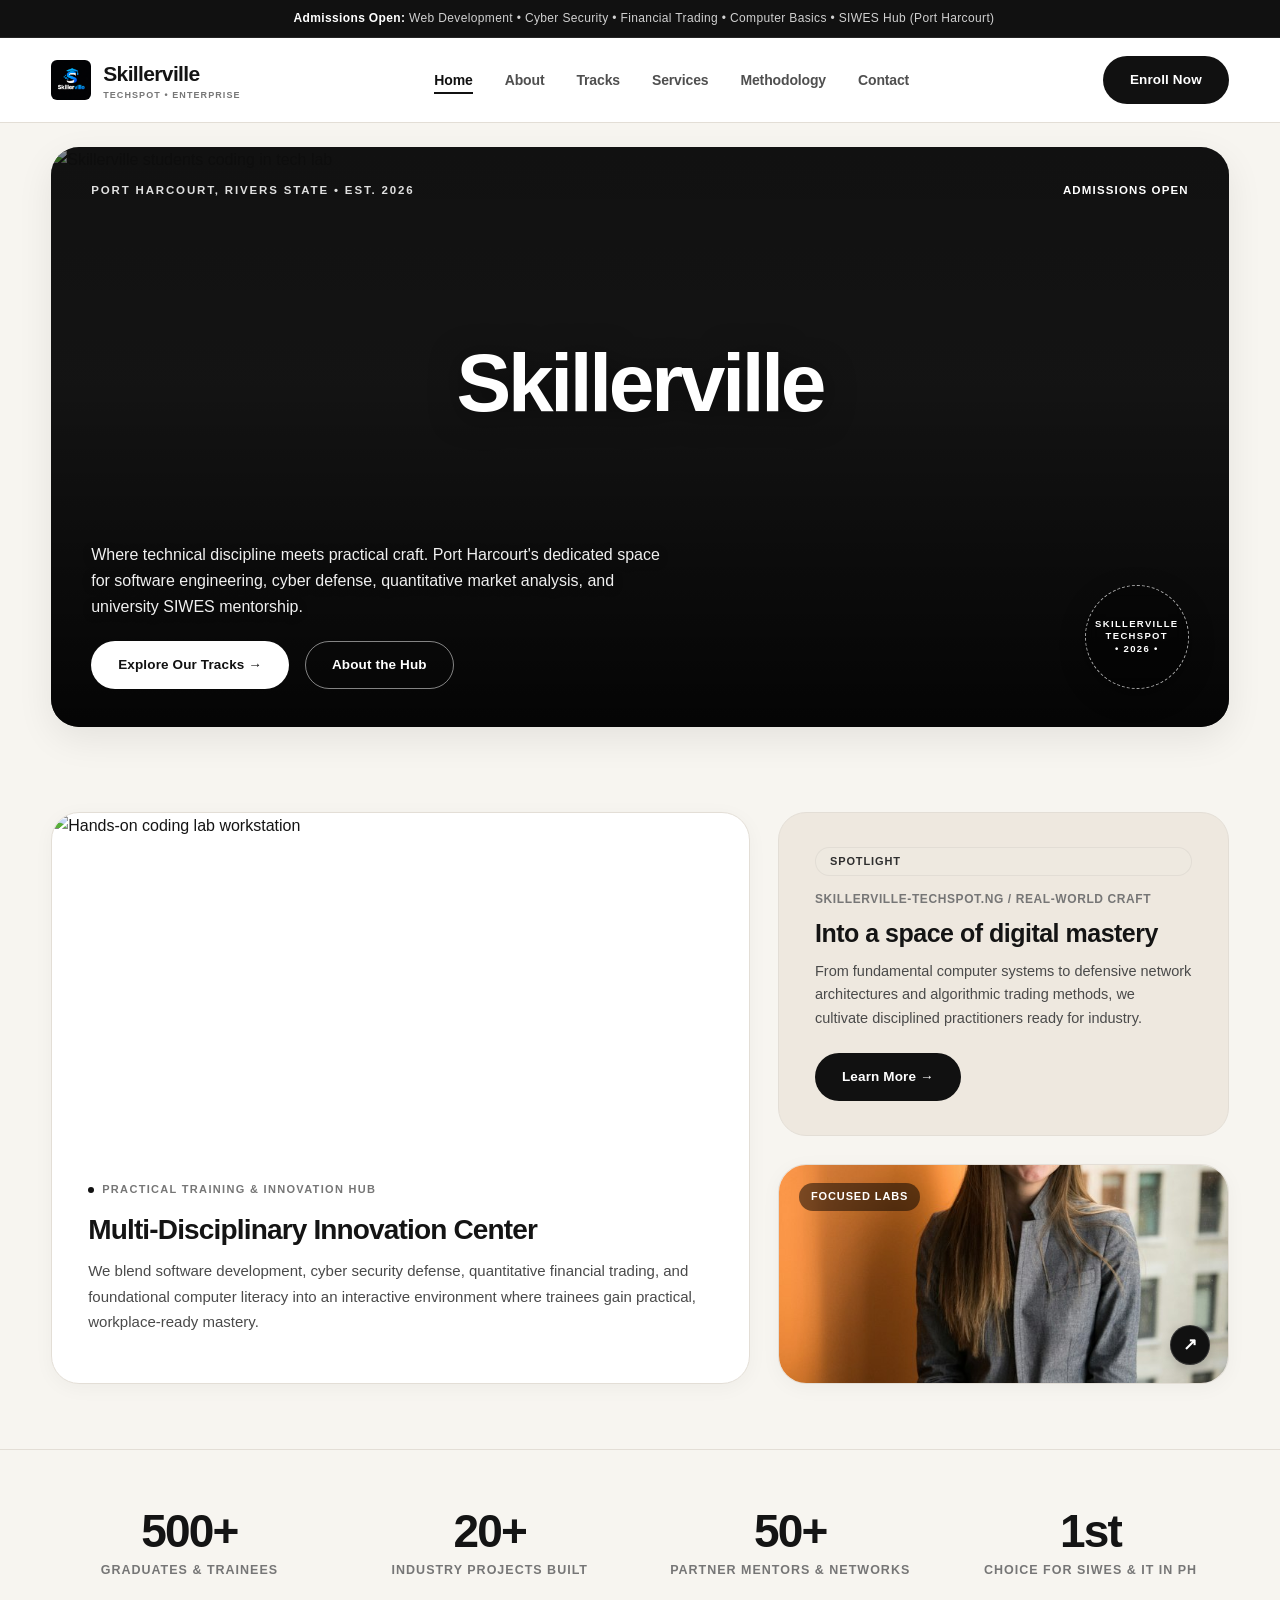
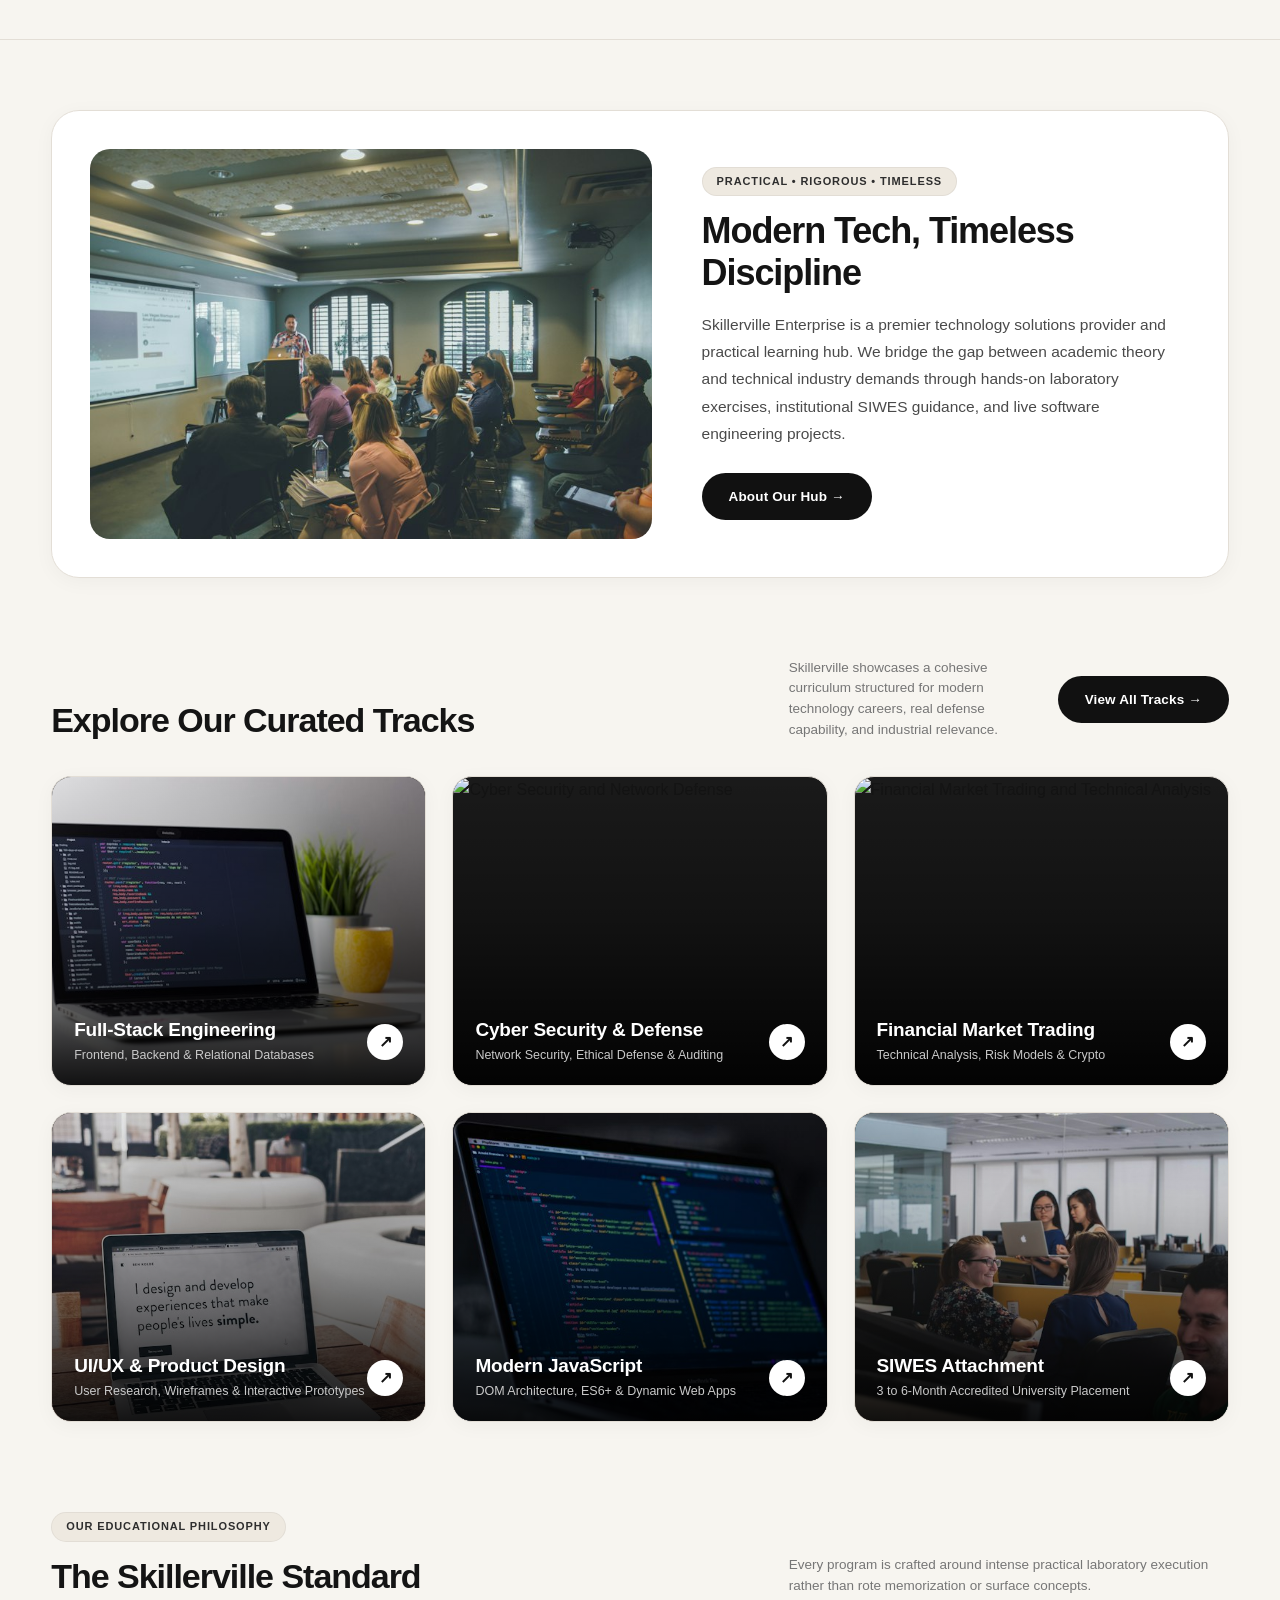
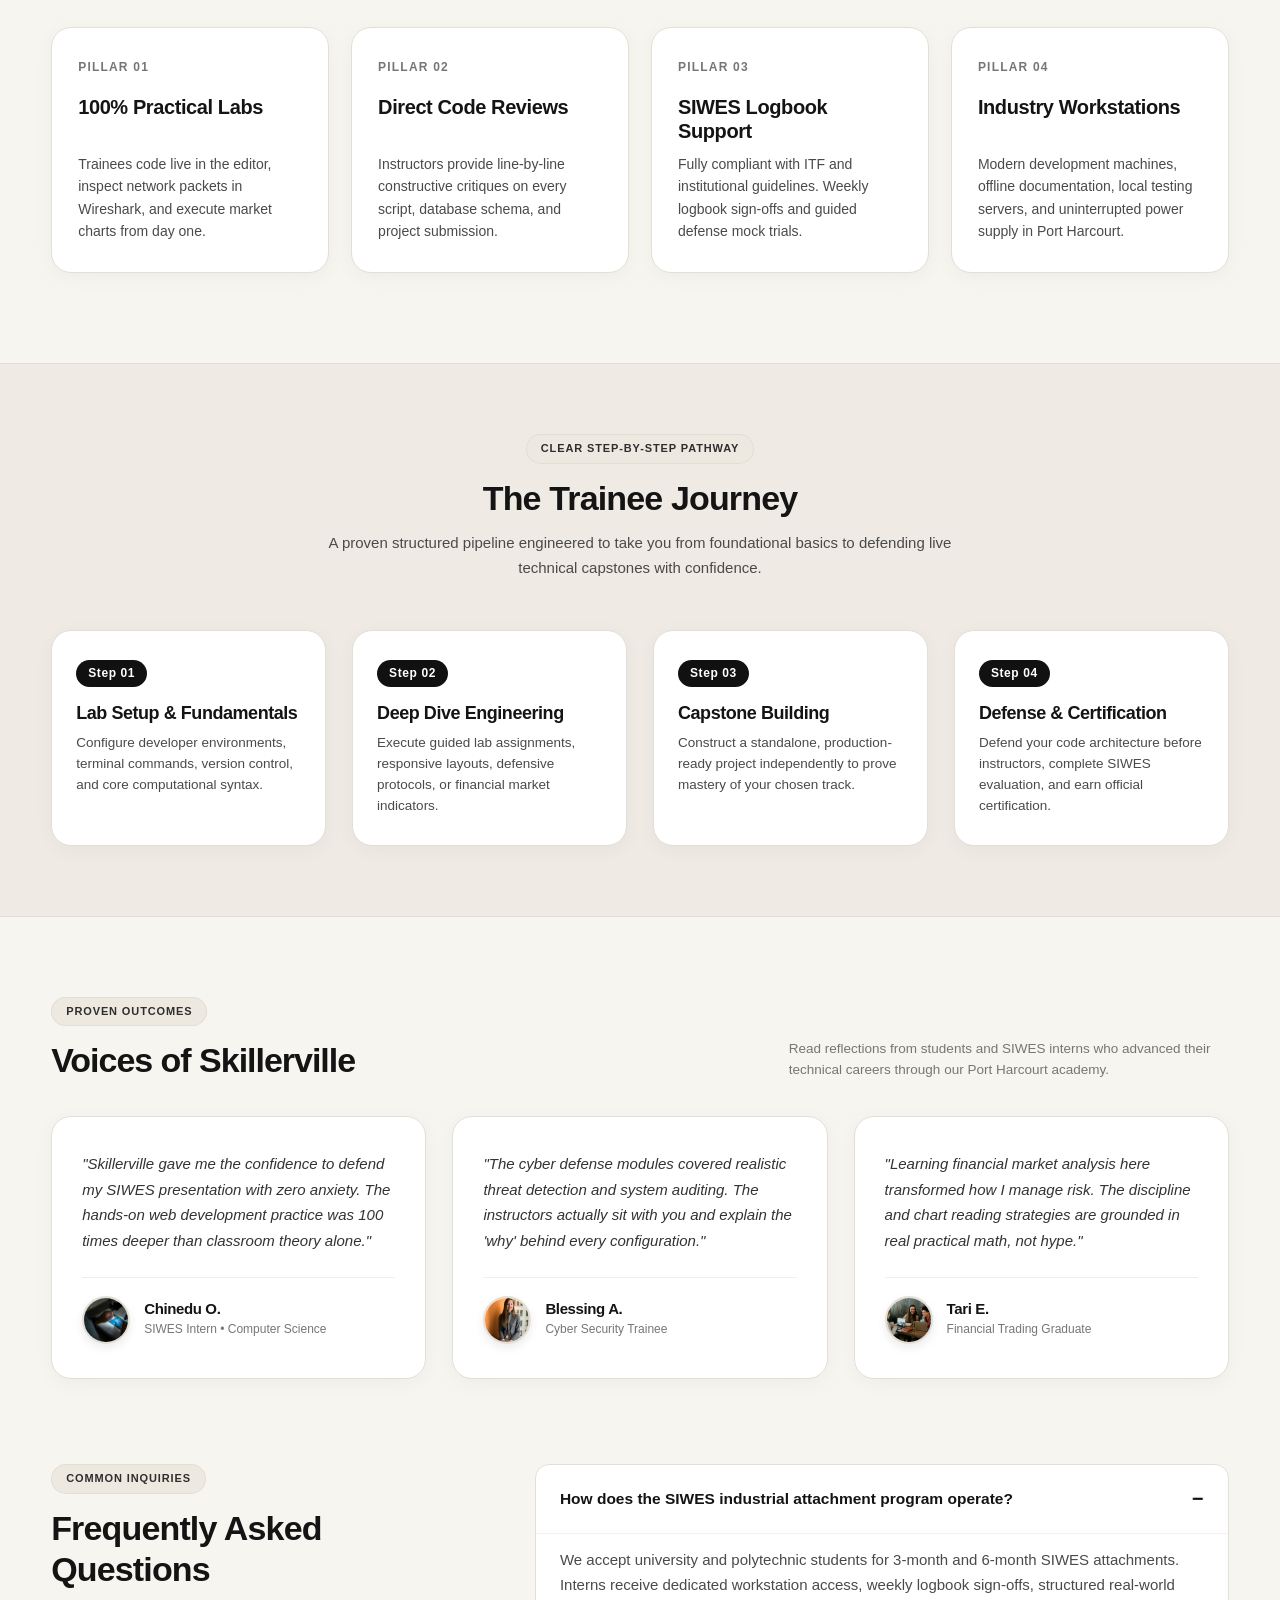
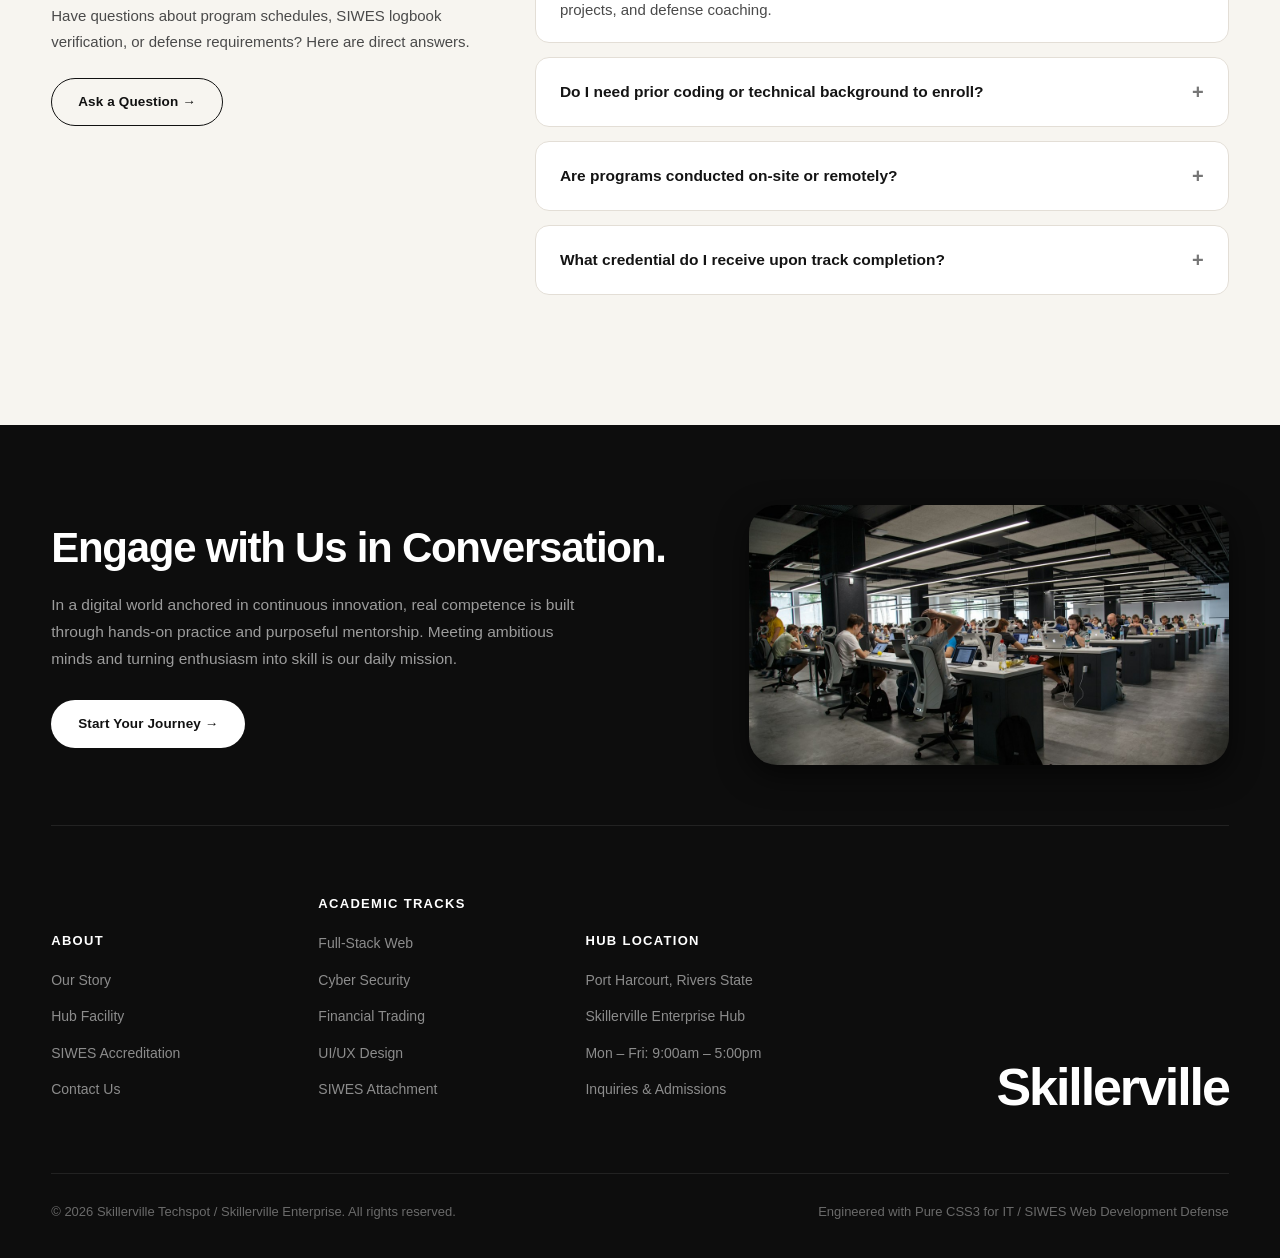
==== index.html @ 23e2ddfa "Add root entry point for Vercel deployment" ====
<!doctype html>
<html lang="en">
<head>
  <meta charset="utf-8">
  <meta name="viewport" content="width=device-width, initial-scale=1">
  <meta http-equiv="refresh" content="0; url=skillerville-techspot/index.html">
  <title>Skillerville Techspot</title>
  <link rel="canonical" href="skillerville-techspot/index.html">
</head>
<body>
  <p>Opening Skillerville Techspot…</p>
  <p>If you are not redirected, <a href="skillerville-techspot/index.html">open the website here</a>.</p>
  <script>window.location.replace("skillerville-techspot/index.html");</script>
</body>
</html>
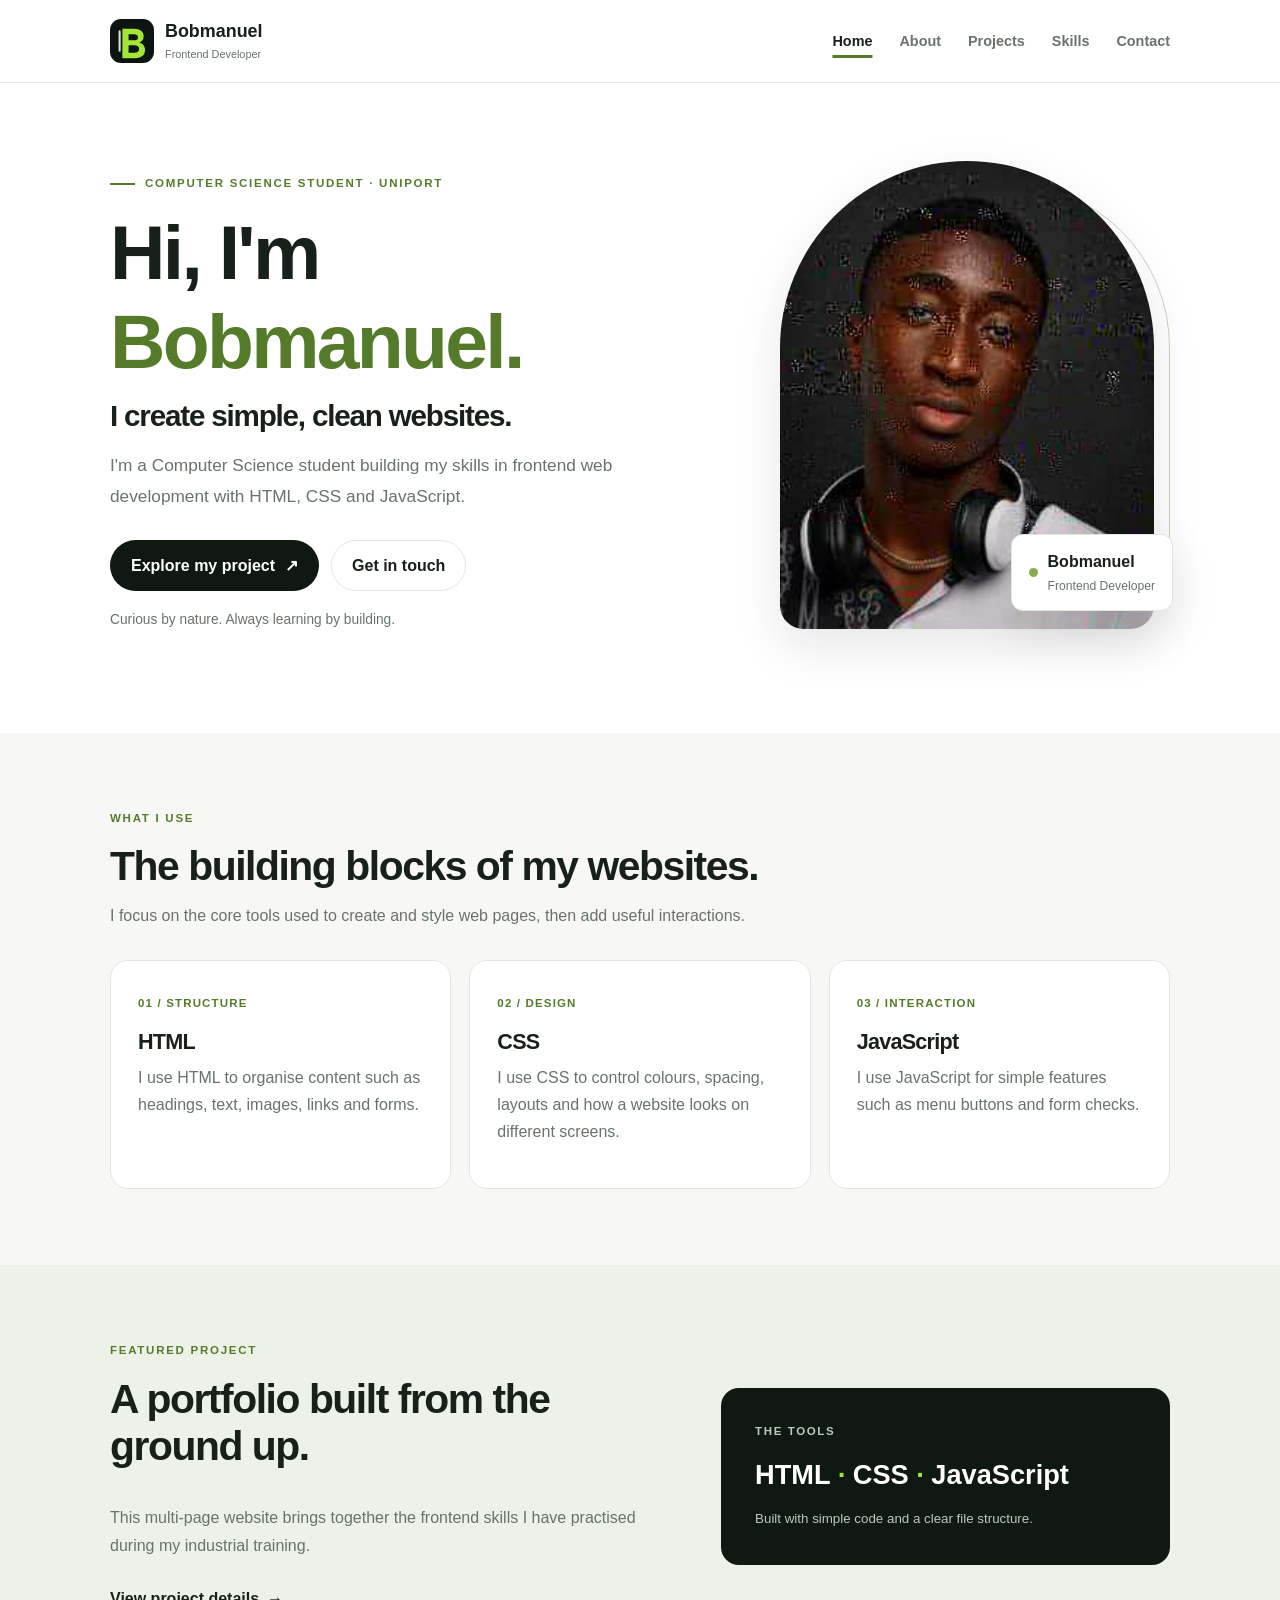
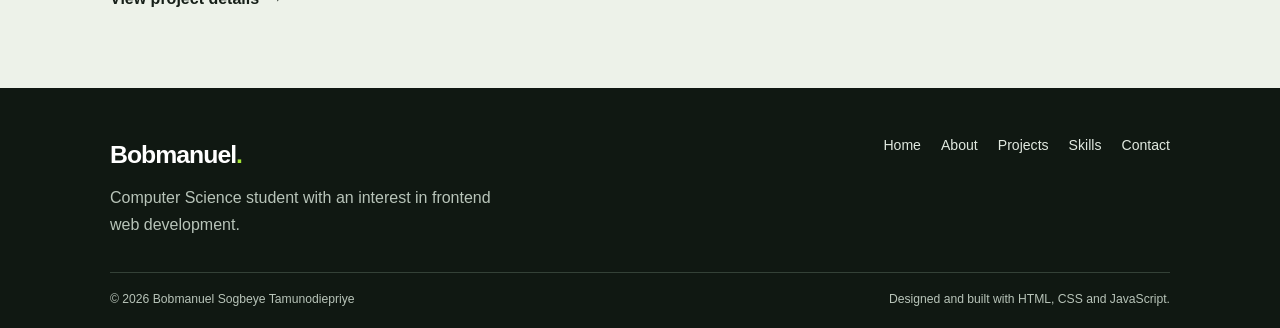
==== commit c009ad8b: "Clean legacy academy assets and update portfolio redirect" ====
--- a/index.html
+++ b/index.html
@@ -4,12 +4,12 @@
   <meta charset="utf-8">
   <meta name="viewport" content="width=device-width, initial-scale=1">
   <meta http-equiv="refresh" content="0; url=skillerville-techspot/index.html">
-  <title>Skillerville Techspot</title>
+  <title>Bobmanuel | Portfolio</title>
   <link rel="canonical" href="skillerville-techspot/index.html">
 </head>
 <body>
-  <p>Opening Skillerville Techspot…</p>
-  <p>If you are not redirected, <a href="skillerville-techspot/index.html">open the website here</a>.</p>
+  <p>Opening Bobmanuel's portfolio…</p>
+  <p>If you are not redirected, <a href="skillerville-techspot/index.html">open the portfolio here</a>.</p>
   <script>window.location.replace("skillerville-techspot/index.html");</script>
 </body>
 </html>
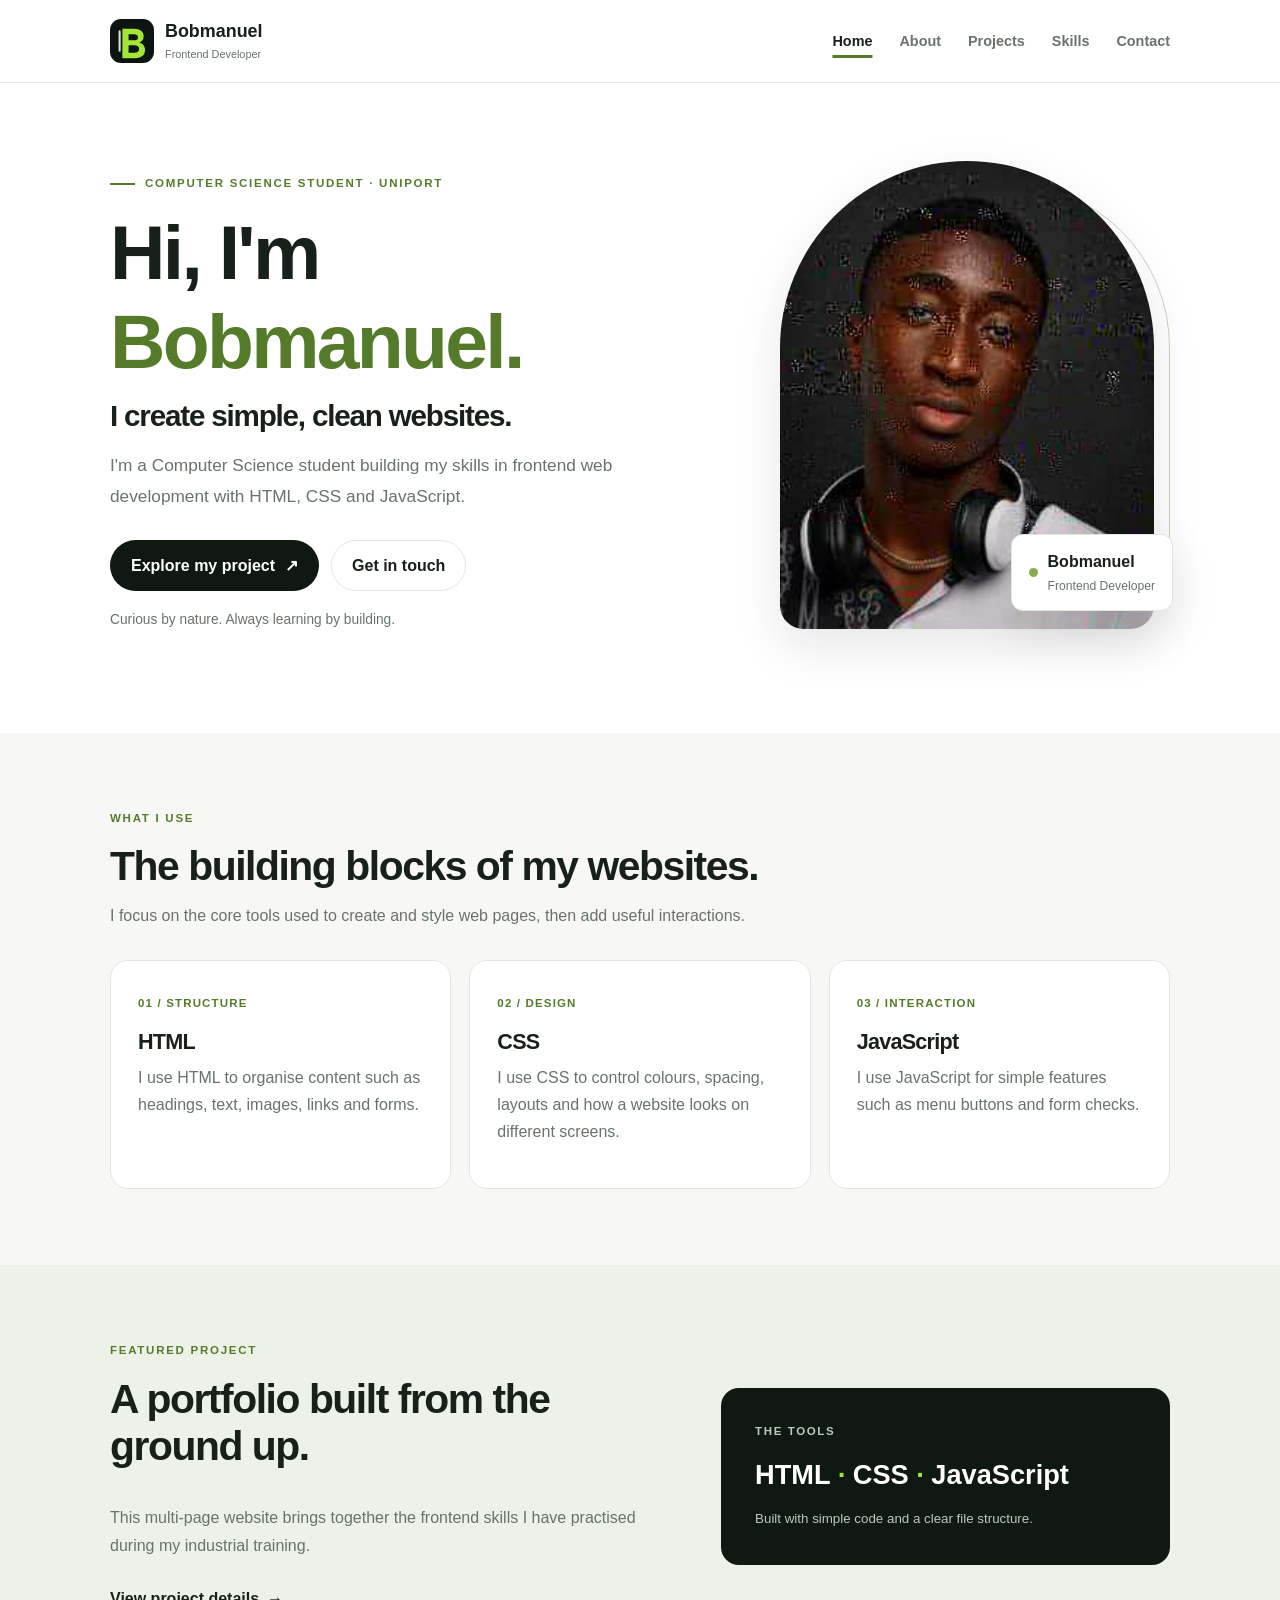
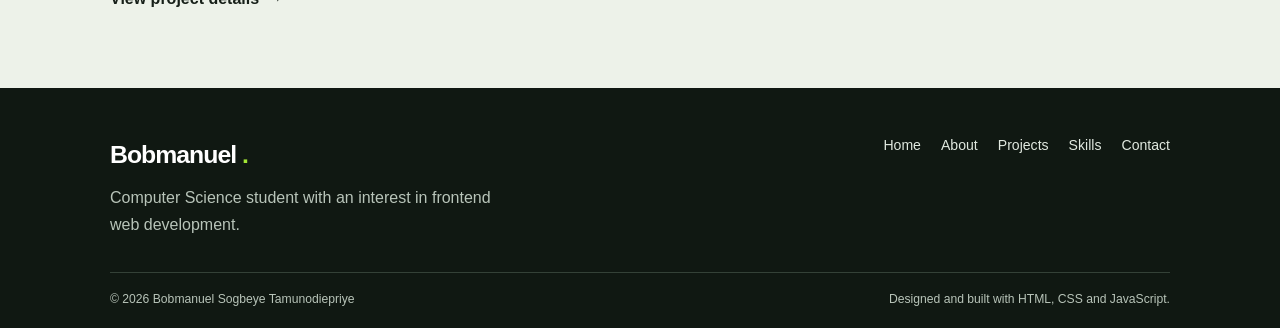
==== commit c8cf33e0: "Format portfolio HTML for easier reading" ====
--- a/index.html
+++ b/index.html
@@ -4,12 +4,12 @@
   <meta charset="utf-8">
   <meta name="viewport" content="width=device-width, initial-scale=1">
   <meta http-equiv="refresh" content="0; url=skillerville-techspot/index.html">
-  <title>Bobmanuel | Portfolio</title>
+  <title>Skillerville Techspot</title>
   <link rel="canonical" href="skillerville-techspot/index.html">
 </head>
 <body>
-  <p>Opening Bobmanuel's portfolio…</p>
-  <p>If you are not redirected, <a href="skillerville-techspot/index.html">open the portfolio here</a>.</p>
+  <p>Opening Skillerville Techspot…</p>
+  <p>If you are not redirected, <a href="skillerville-techspot/index.html">open the website here</a>.</p>
   <script>window.location.replace("skillerville-techspot/index.html");</script>
 </body>
 </html>
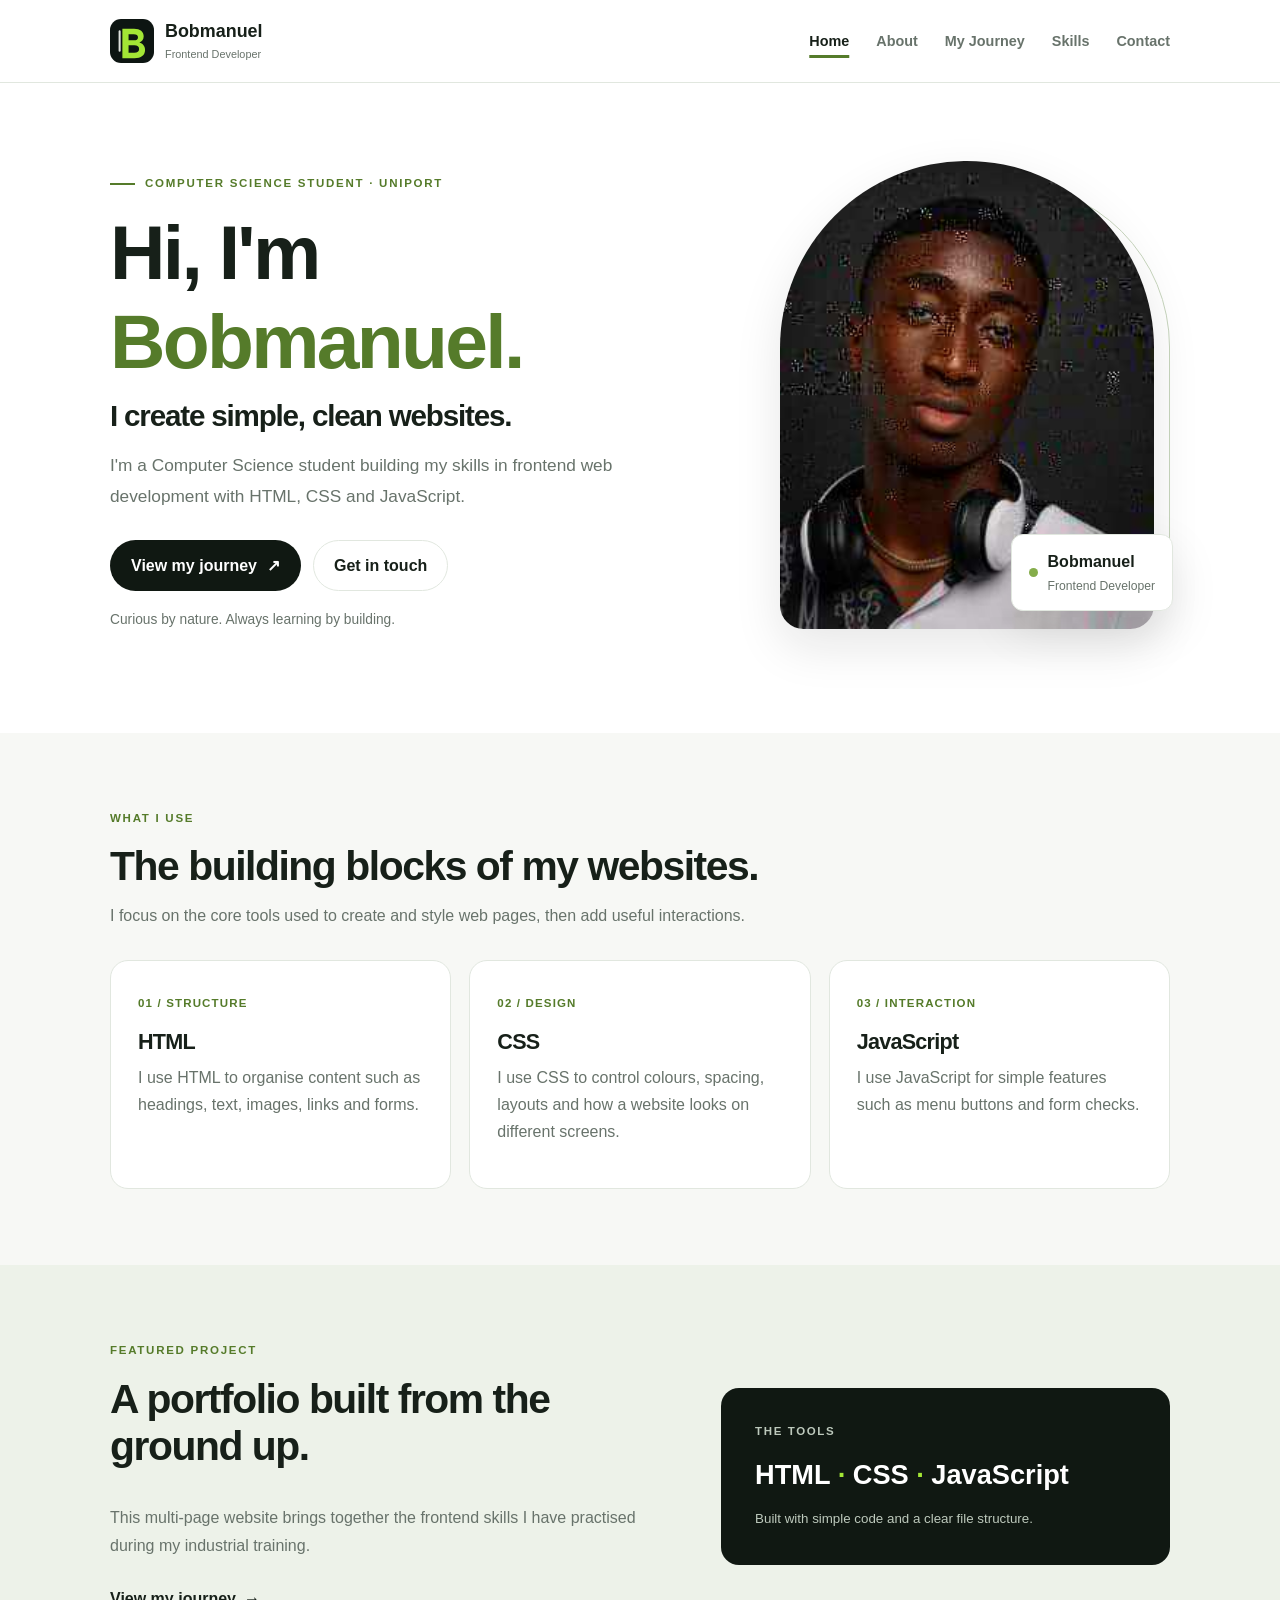
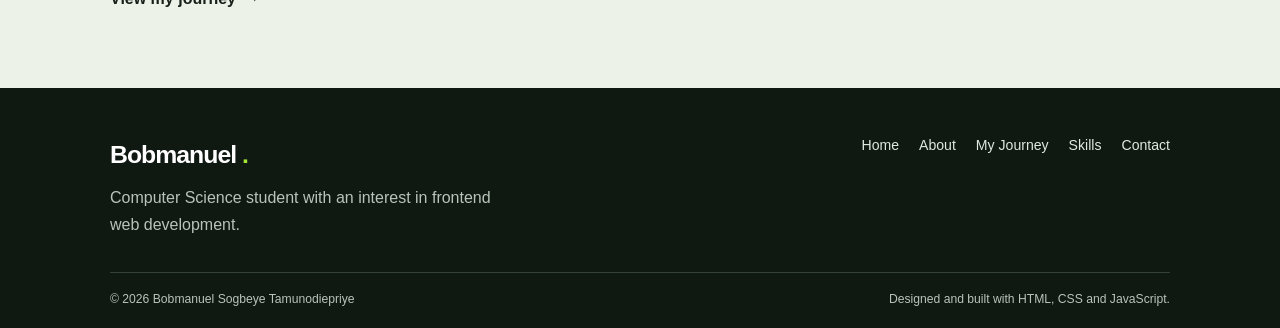
==== commit d17f7113: "Show the portfolio homepage directly at the site root" ====
--- a/index.html
+++ b/index.html
@@ -1,15 +1,237 @@
 <!doctype html>
 <html lang="en">
-<head>
-  <meta charset="utf-8">
-  <meta name="viewport" content="width=device-width, initial-scale=1">
-  <meta http-equiv="refresh" content="0; url=skillerville-techspot/index.html">
-  <title>Skillerville Techspot</title>
-  <link rel="canonical" href="skillerville-techspot/index.html">
-</head>
-<body>
-  <p>Opening Skillerville Techspot…</p>
-  <p>If you are not redirected, <a href="skillerville-techspot/index.html">open the website here</a>.</p>
-  <script>window.location.replace("skillerville-techspot/index.html");</script>
-</body>
+  <head>
+    <meta charset="utf-8">
+    <meta name="viewport" content="width=device-width, initial-scale=1">
+    <meta
+      name="description"
+      content="Portfolio of Bobmanuel, a Computer Science student and aspiring frontend developer."
+    />
+    <meta name="theme-color" content="#101812">
+    <title>
+      Home | Bobmanuel
+    </title>
+    <link rel="icon" type="image/svg+xml" href="skillerville-techspot/assets/images/logo.svg">
+    <link rel="stylesheet" href="skillerville-techspot/assets/css/style.css">
+    <script src="skillerville-techspot/assets/js/script.js" defer>
+    </script>
+  </head>
+  <body>
+    <!-- Shared header: keep the same navigation on every page. -->
+    <header class="site-header">
+      <div class="container nav-wrap">
+        <a class="brand" href="skillerville-techspot/index.html" aria-label="Bobmanuel home">
+          <img src="skillerville-techspot/assets/images/logo.svg" alt="Bobmanuel logo" width="44" height="44">
+          <span>
+            <strong>
+              Bobmanuel
+            </strong>
+            <small>
+              Frontend Developer
+            </small>
+          </span>
+        </a>
+        <button
+          class="menu-toggle"
+          type="button"
+          aria-controls="site-nav"
+          aria-expanded="false"
+          aria-label="Open navigation"
+        >
+          ☰
+        </button>
+        <nav class="site-nav" id="site-nav" aria-label="Main navigation">
+          <a href="skillerville-techspot/index.html" aria-current="page">Home</a>
+          <a href="skillerville-techspot/about.html">About</a>
+          <a href="skillerville-techspot/experience.html">My Journey</a>
+          <a href="skillerville-techspot/skills.html">Skills</a>
+          <a href="skillerville-techspot/contact.html">Contact</a>
+        </nav>
+      </div>
+    </header>
+    <main>
+      <!-- Hero section: introduction and profile image. -->
+      <section class="hero">
+        <div class="container hero-grid">
+          <div class="hero-copy">
+            <p class="eyebrow">
+              <span class="eyebrow-line">
+              </span>
+              Computer Science Student · UniPort
+            </p>
+            <h1>
+              Hi, I'm
+              <span>
+                Bobmanuel.
+              </span>
+            </h1>
+            <h2 class="hero-subtitle">
+              I create simple, clean websites.
+            </h2>
+            <p class="lead">
+              I'm a Computer Science student building my skills in frontend web development with HTML, CSS
+              and JavaScript.
+            </p>
+            <div class="button-row">
+              <a class="button button-primary" href="skillerville-techspot/experience.html">
+                View my journey
+                <span aria-hidden="true">
+                  ↗
+                </span>
+              </a>
+              <a class="button button-outline" href="skillerville-techspot/contact.html">
+                Get in touch
+              </a>
+            </div>
+            <p class="small-note">
+              Curious by nature. Always learning by building.
+            </p>
+          </div>
+          <div class="hero-photo-wrap">
+            <div class="photo-decoration">
+            </div>
+            <div class="hero-photo">
+              <img src="skillerville-techspot/assets/images/profile.jpg" alt="Portrait of Bobmanuel">
+            </div>
+            <div class="photo-caption">
+              <span class="caption-dot">
+              </span>
+              <div>
+                <strong>
+                  Bobmanuel
+                </strong>
+                <small>
+                  Frontend Developer
+                </small>
+              </div>
+            </div>
+          </div>
+        </div>
+      </section>
+      <!-- Short introduction to the skills used on this website. -->
+      <section class="section">
+        <div class="container">
+          <div class="section-heading">
+            <p class="eyebrow">
+              What I use
+            </p>
+            <h2>
+              The building blocks of my websites.
+            </h2>
+            <p>
+              I focus on the core tools used to create and style web pages, then add useful interactions.
+            </p>
+          </div>
+          <div class="card-grid three">
+            <article class="info-card">
+              <span class="card-number">
+                01 / STRUCTURE
+              </span>
+              <h3>
+                HTML
+              </h3>
+              <p>
+                I use HTML to organise content such as headings, text, images, links and forms.
+              </p>
+            </article>
+            <article class="info-card">
+              <span class="card-number">
+                02 / DESIGN
+              </span>
+              <h3>
+                CSS
+              </h3>
+              <p>
+                I use CSS to control colours, spacing, layouts and how a website looks on different screens.
+              </p>
+            </article>
+            <article class="info-card">
+              <span class="card-number">
+                03 / INTERACTION
+              </span>
+              <h3>
+                JavaScript
+              </h3>
+              <p>
+                I use JavaScript for simple features such as menu buttons and form checks.
+              </p>
+            </article>
+          </div>
+        </div>
+      </section>
+      <!-- Featured project preview. -->
+      <section class="section section-soft">
+        <div class="container feature-row">
+          <div>
+            <p class="eyebrow">
+              Featured project
+            </p>
+            <h2>
+              A portfolio built from the ground up.
+            </h2>
+            <p>
+              This multi-page website brings together the frontend skills I have practised during my
+              industrial training.
+            </p>
+            <a class="text-link" href="skillerville-techspot/experience.html">
+              View my journey
+              <span aria-hidden="true">
+                →
+              </span>
+            </a>
+          </div>
+          <div class="feature-note">
+            <span class="feature-kicker">
+              THE TOOLS
+            </span>
+            <strong>
+              HTML
+              <i>
+                ·
+              </i>
+              CSS
+              <i>
+                ·
+              </i>
+              JavaScript
+            </strong>
+            <small>
+              Built with simple code and a clear file structure.
+            </small>
+          </div>
+        </div>
+      </section>
+    </main>
+    <!-- Shared footer: same links and details across all pages. -->
+    <footer class="site-footer">
+      <div class="container footer-top">
+        <div class="footer-about">
+          <a class="footer-brand" href="skillerville-techspot/index.html">
+            Bobmanuel
+            <span>
+              .
+            </span>
+          </a>
+          <p>
+            Computer Science student with an interest in frontend web development.
+          </p>
+        </div>
+        <nav class="footer-links" aria-label="Footer navigation">
+          <a href="skillerville-techspot/index.html">Home</a>
+          <a href="skillerville-techspot/about.html">About</a>
+          <a href="skillerville-techspot/experience.html">My Journey</a>
+          <a href="skillerville-techspot/skills.html">Skills</a>
+          <a href="skillerville-techspot/contact.html">Contact</a>
+        </nav>
+      </div>
+      <div class="container footer-bottom">
+        <span>
+          © 2026 Bobmanuel Sogbeye Tamunodiepriye
+        </span>
+        <span>
+          Designed and built with HTML, CSS and JavaScript.
+        </span>
+      </div>
+    </footer>
+  </body>
 </html>
--- a/skillerville-techspot/assets/css/style.css
+++ b/skillerville-techspot/assets/css/style.css
@@ -0,0 +1,233 @@
+/* ==========================================================================
+   BOBMANUEL PORTFOLIO
+   1. Colour and layout settings
+   2. Basic page styles
+   3. Header and navigation
+   4. Home page
+   5. Inner pages and content cards
+   6. Contact form
+   7. Footer
+   8. Tablet and mobile layouts
+   ========================================================================== */
+
+/* 1. Reusable colours and values. */
+:root {
+  --ink: #172019;
+  --muted: #68736b;
+  --paper: #f7f8f5;
+  --white: #ffffff;
+  --line: #e1e7df;
+  --green: #a3e635;
+  --green-dark: #557b2a;
+  --dark: #101812;
+  --radius: 18px;
+  --shadow: 0 18px 48px rgba(16, 24, 18, .10);
+  --font: -apple-system, BlinkMacSystemFont, "Segoe UI", Arial, sans-serif;
+}
+
+/* 2. Basic page styles and consistent content width. */
+* { box-sizing: border-box; }
+html { scroll-behavior: smooth; }
+body { margin: 0; color: var(--ink); background: var(--paper); font-family: var(--font); line-height: 1.7; }
+img { display: block; max-width: 100%; }
+a { color: inherit; text-decoration: none; }
+button, input, textarea { font: inherit; }
+.container { width: min(1060px, calc(100% - 40px)); margin: 0 auto; }
+.narrow { max-width: 760px; }
+h1, h2, h3, p { margin-top: 0; }
+h1, h2, h3 { line-height: 1.16; letter-spacing: -.035em; }
+h1 { margin-bottom: 20px; font-size: clamp(2.65rem, 6.5vw, 4.8rem); }
+h2 { font-size: clamp(1.8rem, 3.5vw, 2.55rem); }
+p { color: var(--muted); }
+.eyebrow { display: flex; align-items: center; gap: 10px; margin-bottom: 15px; color: var(--green-dark); font-size: .72rem; font-weight: 800; letter-spacing: .15em; text-transform: uppercase; }
+.eyebrow-line { display: inline-block; width: 25px; height: 2px; background: var(--green-dark); }
+.heading-period { color: var(--green-dark); }
+
+/* 3. Shared header and navigation. */
+.site-header { position: sticky; top: 0; z-index: 20; background: rgba(255,255,255,.96); border-bottom: 1px solid var(--line); backdrop-filter: blur(12px); }
+.nav-wrap { min-height: 82px; display: flex; align-items: center; justify-content: space-between; gap: 24px; }
+.brand { display: flex; align-items: center; gap: 11px; min-width: 0; }
+.brand img { width: 44px; height: 44px; object-fit: contain; }
+.brand span { display: grid; line-height: 1.2; }
+.brand strong { font-size: 1.12rem; }
+.brand small { margin-top: 5px; color: var(--muted); font-size: .68rem; }
+.site-nav { display: flex; align-items: center; gap: 27px; }
+.site-nav a { color: var(--muted); font-size: .9rem; font-weight: 650; transition: color .2s ease; }
+.site-nav a:hover, .site-nav a[aria-current="page"] { color: var(--ink); }
+.site-nav a[aria-current="page"] { text-decoration: underline; text-decoration-color: var(--green-dark); text-decoration-thickness: 3px; text-underline-offset: 9px; }
+.menu-toggle { display: none; border: 1px solid var(--line); background: var(--white); color: var(--ink); border-radius: 10px; padding: 8px 12px; cursor: pointer; }
+
+/* 4. Home page introduction and profile photograph. */
+.hero { overflow: hidden; padding: 78px 0 88px; background: var(--white); }
+.hero-grid { display: grid; grid-template-columns: 1.15fr .85fr; gap: 62px; align-items: center; }
+.hero-copy { max-width: 610px; }
+.hero h1 { max-width: 650px; margin-bottom: 12px; }
+.hero h1 span { color: var(--green-dark); }
+.hero-subtitle { margin-bottom: 17px; font-size: clamp(1.35rem, 3vw, 1.85rem); font-weight: 600; letter-spacing: -.04em; }
+.lead { max-width: 680px; font-size: 1.08rem; line-height: 1.8; }
+.button-row { display: flex; flex-wrap: wrap; gap: 12px; margin: 28px 0 17px; }
+.button { display: inline-flex; justify-content: center; align-items: center; gap: 10px; min-height: 47px; padding: 11px 20px; border: 1px solid transparent; border-radius: 999px; font-weight: 700; cursor: pointer; transition: transform .2s ease, background .2s ease, border-color .2s ease; }
+.button:hover { transform: translateY(-2px); }
+.button-primary { background: var(--dark); color: var(--white); }
+.button-primary:hover { background: #2a3a2e; }
+.button-outline { border-color: var(--line); background: var(--white); }
+.button-outline:hover { border-color: var(--ink); }
+.small-note { margin: 0; font-size: .86rem; }
+.hero-photo-wrap { position: relative; width: min(100%, 390px); justify-self: end; padding: 0 16px 16px 0; }
+.photo-decoration { position: absolute; top: 22px; right: 0; width: 84%; height: 88%; border: 1px solid #c7d5bd; border-radius: 190px 190px 24px 24px; }
+.hero-photo { position: relative; z-index: 1; overflow: hidden; border-radius: 190px 190px 24px 24px; box-shadow: var(--shadow); }
+.hero-photo img { width: 100%; aspect-ratio: 4 / 5; object-fit: cover; object-position: center 28%; }
+.photo-caption { position: absolute; z-index: 2; right: -3px; bottom: 34px; display: flex; align-items: center; gap: 10px; padding: 13px 17px; background: var(--white); border: 1px solid var(--line); border-radius: 12px; box-shadow: var(--shadow); }
+.photo-caption div { display: grid; gap: 1px; }
+.photo-caption small { color: var(--muted); font-size: .76rem; }
+.caption-dot { width: 9px; height: 9px; border-radius: 50%; background: #85ad4b; }
+
+/* 5. Shared sections, cards and inner page layouts. */
+.section { padding: 76px 0; }
+.section-soft { background: #edf2e9; }
+.section-heading { max-width: 650px; margin-bottom: 30px; }
+.section-heading h2 { margin-bottom: 12px; }
+.card-grid { display: grid; gap: 18px; }
+.card-grid.three { grid-template-columns: repeat(3, 1fr); }
+.card-grid.two { grid-template-columns: repeat(2, 1fr); }
+.info-card, .skill-card { padding: 27px; background: var(--white); border: 1px solid var(--line); border-radius: var(--radius); transition: transform .2s ease, box-shadow .2s ease; }
+.info-card:hover, .skill-card:hover { transform: translateY(-3px); box-shadow: var(--shadow); }
+.info-card h3, .skill-card h2 { margin: 14px 0 10px; font-size: 1.35rem; }
+.card-number { color: var(--green-dark); font-size: .72rem; font-weight: 800; letter-spacing: .1em; }
+.feature-row { display: grid; grid-template-columns: 1fr .8fr; gap: 50px; align-items: center; }
+.feature-row > div:first-child { max-width: 610px; }
+.text-link { display: inline-flex; align-items: center; gap: 8px; margin-top: 10px; color: var(--ink); font-weight: 800; }
+.text-link:hover { color: var(--green-dark); }
+.feature-note { display: grid; gap: 10px; padding: 34px; background: var(--dark); color: var(--white); border-radius: var(--radius); }
+.feature-kicker { color: #bdc9bc; font-size: .72rem; font-weight: 800; letter-spacing: .14em; }
+.feature-note strong { font-size: clamp(1.25rem, 2.5vw, 1.7rem); }
+.feature-note strong i { color: var(--green); font-style: normal; }
+.feature-note small { color: #bdc9bc; }
+.page-intro { padding: 72px 0 58px; background: #edf2e9; border-bottom: 1px solid var(--line); }
+.page-intro h1 { max-width: 780px; }
+.about-grid { display: grid; grid-template-columns: .8fr 1.2fr; gap: 58px; align-items: center; }
+.about-image-wrap { position: relative; max-width: 390px; }
+.about-photo { width: 100%; max-height: 500px; aspect-ratio: 4 / 5; object-fit: cover; object-position: center 28%; border-radius: var(--radius); box-shadow: var(--shadow); }
+.image-caption { display: block; margin-top: 12px; color: var(--muted); font-size: .8rem; }
+.about-copy p { margin-bottom: 15px; }
+.project-layout { display: grid; grid-template-columns: 1fr 1fr; gap: 28px; align-items: stretch; }
+.project-panel { padding: 38px; background: var(--dark); color: var(--white); border-radius: var(--radius); }
+.project-panel h2 { margin: 17px 0; color: var(--white); }
+.project-panel p { color: #c7d0c7; }
+.project-label { color: var(--green); font-size: .72rem; font-weight: 800; letter-spacing: .13em; }
+.tag-list { display: flex; flex-wrap: wrap; gap: 8px; margin-top: 26px; }
+.tag-list span { padding: 6px 11px; color: var(--white); border: 1px solid #455347; border-radius: 999px; font-size: .78rem; }
+.project-details { display: grid; gap: 12px; }
+.project-details article { display: flex; gap: 17px; padding: 20px; background: var(--white); border: 1px solid var(--line); border-radius: 14px; }
+.project-details article > strong { color: var(--green-dark); font-size: .8rem; }
+.project-details h3 { margin: 0 0 7px; font-size: 1.12rem; }
+.project-details p { margin: 0; font-size: .92rem; }
+.skill-card p { min-height: 75px; }
+.skill-level { display: inline-block; padding: 5px 10px; background: #edf2e9; border-radius: 999px; color: #405a26; font-size: .76rem; font-weight: 700; }
+
+/* 6. Contact links and practice form. */
+.contact-grid { display: grid; grid-template-columns: .85fr 1.15fr; gap: 40px; align-items: start; }
+.contact-intro { max-width: 360px; }
+.contact-links { display: grid; gap: 12px; margin-top: 25px; }
+.contact-links a { display: grid; gap: 4px; padding: 18px 20px; background: var(--white); border: 1px solid var(--line); border-radius: 14px; transition: border-color .2s ease, transform .2s ease; }
+.contact-links a:hover { border-color: #91b95a; transform: translateX(3px); }
+.contact-links a span { color: var(--muted); font-size: .8rem; }
+.contact-links a strong { display: flex; justify-content: space-between; gap: 12px; }
+.contact-links b { color: var(--green-dark); }
+.form-panel { padding: 30px; background: var(--white); border: 1px solid var(--line); border-radius: var(--radius); }
+.form-panel h2 { font-size: 1.7rem; }
+.form-notice { padding: 12px 14px; background: #f0f4eb; border-left: 3px solid #7ca744; font-size: .88rem; }
+form { display: grid; gap: 9px; margin-top: 22px; }
+label { font-size: .88rem; font-weight: 700; }
+input, textarea { width: 100%; padding: 12px 13px; border: 1px solid #cfd8ce; border-radius: 9px; background: #fff; color: var(--ink); }
+input:focus, textarea:focus { outline: 2px solid #a3e635; outline-offset: 2px; }
+textarea { resize: vertical; }
+form button { justify-self: start; margin-top: 8px; }
+.form-feedback { min-height: 24px; margin: 0; font-size: .88rem; }
+
+/* 7. Shared footer. */
+.site-footer { padding: 46px 0 18px; background: var(--dark); color: var(--white); }
+.footer-top { display: flex; justify-content: space-between; gap: 30px; padding-bottom: 34px; }
+.footer-about { max-width: 390px; }
+.footer-brand { font-size: 1.55rem; font-weight: 850; letter-spacing: -.04em; }
+.footer-brand span { color: var(--green); }
+.site-footer p { margin: 8px 0 0; color: #b8c4b9; }
+.footer-links { display: flex; flex-wrap: wrap; gap: 20px; align-items: flex-start; }
+.footer-links a { color: #e0e8df; font-size: .88rem; }
+.footer-links a:hover { color: var(--green); }
+.footer-bottom { display: flex; justify-content: space-between; gap: 14px; padding-top: 16px; border-top: 1px solid #344137; color: #b8c4b9; font-size: .76rem; }
+
+/* 8. Tablet and mobile layouts. */
+@media (max-width: 820px) {
+  .container { width: min(100% - 34px, 650px); }
+  .nav-wrap { min-height: 74px; }
+  .menu-toggle { display: inline-flex; align-items: center; justify-content: center; }
+  .site-nav { display: none; position: absolute; top: 100%; left: 0; right: 0; padding: 13px 22px 18px; background: var(--white); border-bottom: 1px solid var(--line); flex-direction: column; align-items: stretch; gap: 0; }
+  .site-nav.is-open { display: flex; }
+  .site-nav a { padding: 11px 4px; }
+  .hero { padding: 55px 0 65px; }
+  .hero-grid, .feature-row, .about-grid, .project-layout, .contact-grid { grid-template-columns: 1fr; gap: 34px; }
+  .hero-photo-wrap { width: min(100%, 350px); justify-self: center; }
+  .about-image-wrap { width: min(100%, 360px); }
+  .card-grid.three, .card-grid.two { grid-template-columns: 1fr; }
+  .page-intro { padding: 54px 0 43px; }
+  .section { padding: 56px 0; }
+  .skill-card p { min-height: 0; }
+  .footer-top, .footer-bottom { flex-direction: column; }
+}
+@media (max-width: 420px) {
+  .container { width: calc(100% - 28px); }
+  .brand small { font-size: .62rem; }
+  .hero h1 { font-size: clamp(2.4rem, 13vw, 3.5rem); }
+  .button-row { align-items: stretch; }
+  .button-row .button { flex: 1 1 100%; }
+  .photo-caption { right: -2px; }
+  .project-panel, .form-panel, .info-card, .skill-card { padding: 23px; }
+}
+@media (prefers-reduced-motion: reduce) {
+  html { scroll-behavior: auto; }
+  *, *::before, *::after { transition-duration: .01ms !important; animation-duration: .01ms !important; }
+}
+
+
+
+/* 12. Gentle scroll reveal animation. */
+[data-reveal] {
+  opacity: 0;
+  transform: translateY(18px);
+  transition: opacity 550ms ease, transform 550ms ease;
+}
+[data-reveal].is-visible {
+  opacity: 1;
+  transform: translateY(0);
+}
+@keyframes rise-in {
+  from { opacity: 0; transform: translateY(16px); }
+  to { opacity: 1; transform: translateY(0); }
+}
+.hero-copy { animation: rise-in 650ms ease both; }
+.hero-photo { animation: rise-in 750ms ease both; }
+
+/* 13. Additional small-screen safeguards. */
+@media (max-width: 560px) {
+  .timeline-item { grid-template-columns: 38px minmax(0, 1fr); gap: 14px; padding: 19px; }
+  .timeline-number { width: 34px; height: 34px; }
+  .card-grid.three, .card-grid.two { grid-template-columns: 1fr; }
+  .button-row .button { flex: 1 1 100%; }
+  .footer-top, .footer-bottom { flex-direction: column; }
+}
+@media (max-width: 360px) {
+  .container { width: calc(100% - 24px); }
+  .brand img { width: 36px; height: 36px; }
+  .brand strong { font-size: 1rem; }
+  .brand small { font-size: .58rem; }
+}
+@media (prefers-reduced-motion: reduce) {
+  html { scroll-behavior: auto; }
+  *, *::before, *::after {
+    animation-duration: .01ms !important;
+    transition-duration: .01ms !important;
+    scroll-behavior: auto !important;
+  }
+  [data-reveal] { opacity: 1; transform: none; }
+}
